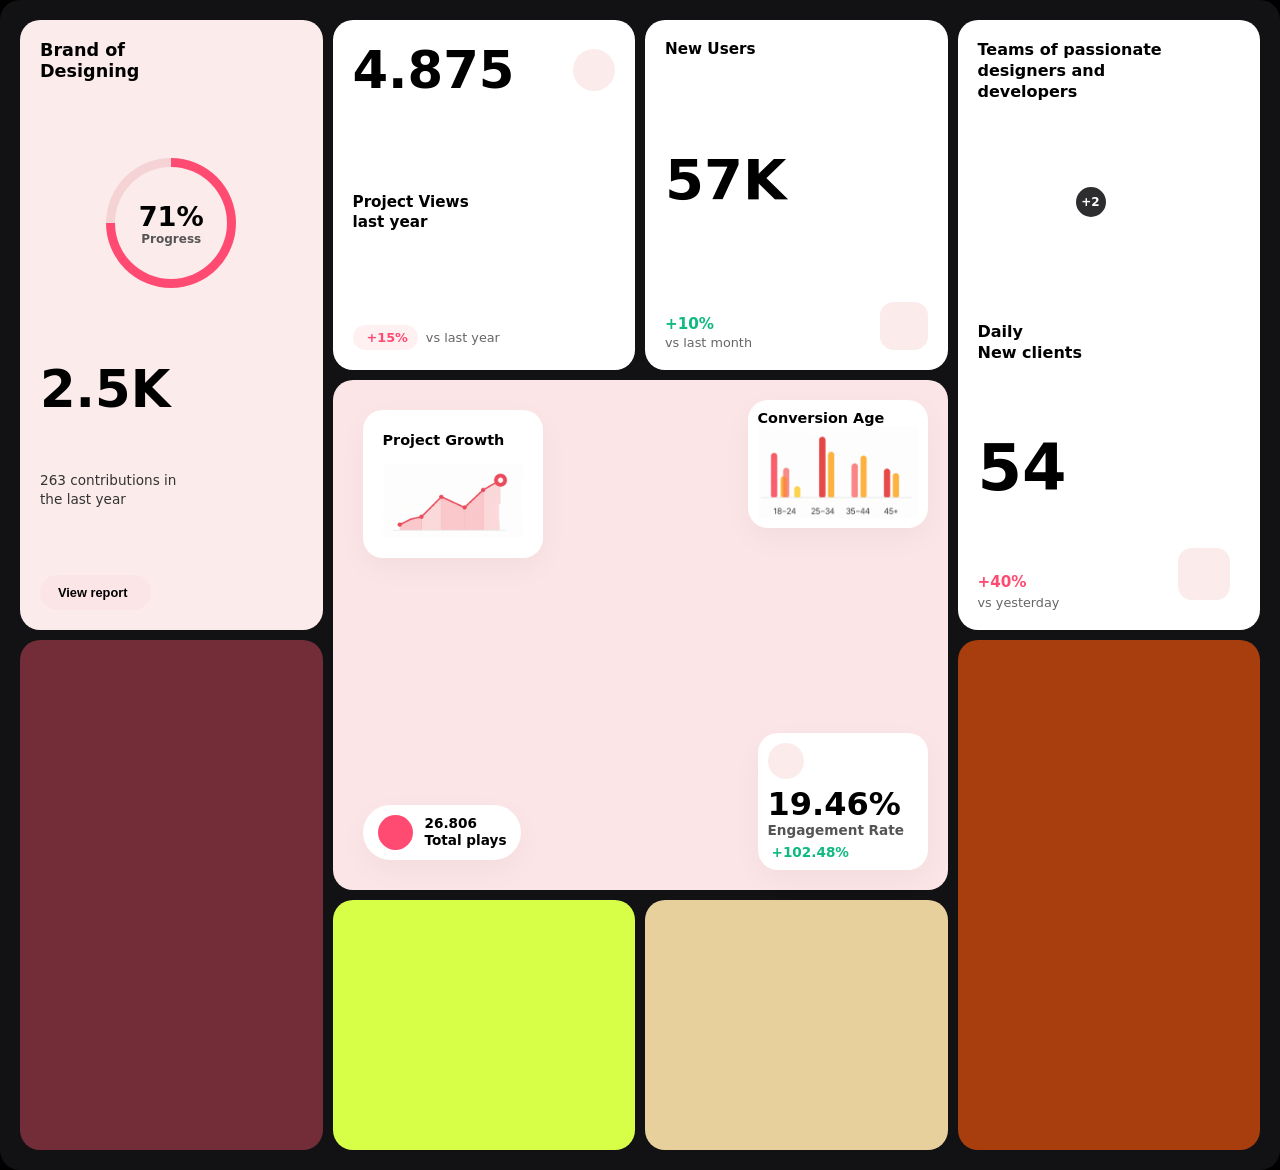
==== Assignment 4 Task 2/page2.html @ bc58b2ff "Assignment-4-Task-2-halfcompleted" ====
<!DOCTYPE html>
<html lang="en">
<head>
    <meta charset="UTF-8">
    <meta name="viewport" content="width=device-width, initial-scale=1.0">
    <title>Document</title>
    <link rel="stylesheet" href="style.css">
    <link
  href="https://cdn.jsdelivr.net/npm/remixicon@4.9.0/fonts/remixicon.css"
  rel="stylesheet"
/>
</head>
<body>
        <div id="grid" class="box">
            <div class="box" id="b1">
                <div class="top1">
                    <p>Brand of <br> Designing</p>
                    <i class="ri-more-fill"></i>
                </div>
                <div class="center1">
                    <div class="circle"><div class="color"></div><h3>71%</h3> <p>Progress</p> </div>
                </div>
                <h1>2.5K</h1>
                <p>263 contributions in <br> the last year</p>
                <button class="bottom1">View report <i class="ri-arrow-right-wide-fill"></i></button>
            </div>
            <div class="box" id="b2">
                <div class="top2">
                    <h1>4.875</h1>
                    <i class="ri-heart-3-fill"></i>
                </div>
                <div class="center2">
                    <p>Project Views <br> last year</p>
                </div>
                <div class="bottom2">
                    <div class="graph"><i class="ri-line-chart-line"></i> <p>+15%</p></div>
                    <p>vs last year</p>
                </div>
            </div>
            <div class="box" id="b3">
                <h5>New Users</h5>
                <h1>57K</h1>
                <div class="bottom3">
                    <div class="leftbottom3">
                        <h6>+10% <i class="ri-arrow-right-up-line"></i></h6>
                        <p>vs last month</p>
                    </div>
                    <div class="rightbottom3"><i class="ri-group-line"></i></div>
                </div>
            </div>
            <div class="box" id="b4">
                <h6>Teams of passionate <br> designers and <br> developers</h6>
                <div class="usersprofile4">
                    <div class="user"></div>
                    <div class="user"></div>
                    <div class="user"></div>
                    <div class="user"></div>
                    <div class="user"><p>+2</p></div>
                </div>
                <h5>Daily <br> New clients</h5>
                <h1>54</h1>
                <div class="bottom4">
                    <div class="leftbottom4">
                        <h6>+40% <i class="ri-arrow-right-up-line"></i></h6>
                        <p>vs yesterday</p></div>
                </div>
                <div class="rightbottom4"><i class="ri-user-add-line"></i></div>
            </div>
            <div class="box" id="b5">
                <img class="girlimage" src="./girlimage.png" alt="">
                <div class="leftb5">
                    <div class="lefttopb5">
                        <div class="growth"></div>
                        <i class="ri-more-2-line"></i>
                        <div class="leftopcenterb5">
                        <img src="./graphimage.png" alt="">
                    </div>
                    </div>
                    <div class="leftbottomb5">
                        <i class="ri-play-fill"></i>
                        <p>26.806 <br> Total plays</p>
                    </div>
                </div>
                <div class="rightb5">
                    <div class="righttopb5">
                        <div class="b5righttop1">
                            <p>Conversion Age</p>
                            <i class="ri-more-2-line"></i>
                        </div>
                        <div class="b5rightcenter">
                            <img src="./2ndgraphimage.png" alt="">
                        </div>
                    </div>
                        <div class="rightbottomb5">
                            <div class="rightbottomtopb5">
                                <i class="ri-heart-3-fill"></i>
                                <i class="ri-more-2-line"></i>
                            </div>
                            <h1>19.46%</h1>
                            <p>Engagement Rate</p>
                            <div class="rightbottombottomb5">
                                <i class="ri-arrow-right-up-line"></i> <p>+102.48%</p>
                            </div>
                        </div>
                </div>
            </div>
            <div class="box" id="b6">

            </div>
            <div class="box" id="b7"></div>
            <div class="box" id="b8"></div>
            <div class="box" id="b9"></div>
        </div>
</body>
</html>
---- Assignment 4 Task 2/style.css ----
*{
margin:0%;
padding:0%;
box-sizing: border-box;
}
html,body{
width: 100%;
height: 100%;
background-color: black;
}
main{
    width: 100%;
    height: 100%;
}
#grid{
    display: grid; 
    grid-template-columns: 1fr 1fr 1fr 1fr;
    grid-template-rows: 1.4fr 1fr 1fr 1fr;
    gap: 10px; 
    border-radius: 20px;
    min-height: 130vh; 
    background-color: #121214; 
    grid-template-areas: 
        "b1 b2 b3 b4"
        "b1 b5 b5 b4"
        "b6 b5 b5 b7"
        "b6 b8 b9 b7";
}
.box{
    border-radius: 20px;
    background-color: #fff;
    padding: 20px;
    font-family: system-ui, -apple-system, sans-serif;
    color: #000000;
}
#b1{
    grid-area: b1;
    background-color: #FCEBEB;
    display: flex;
    flex-direction: column;
    justify-content: space-between;
}
#b1 .top1 {
    display: flex;
    justify-content: space-between;
    align-items: flex-start;
}
#b1 .top1 p {
    font-size: 1.1rem;
    font-weight: 700;
    line-height: 1.2;
}
#b1 .top1 i {
    background: transparent;
    padding: 0;
    font-size: 1.4rem;
    color: #000;
}
#b1 .center1 {
    display: flex;
    justify-content: center;
    align-items: center;
    margin: 20px 0;
}
#b1 .circle {
    width: 130px;
    height: 130px;
    border-radius: 50%;
    background: conic-gradient(#FF4B72 0% 75%, #F5D3D5 75% 100%);
    display: flex;
    flex-direction: column;
    justify-content: center;
    align-items: center;
    position: relative;
}
#b1 .circle::after {
    content: '';
    position: absolute;
    width: 112px;
    height: 112px;
    background: #FCEBEB;
    border-radius: 50%;
}
#b1 .circle h3 {
    position: relative;
    z-index: 2;
    font-size: 1.7rem;
    font-weight: 800;
}
#b1 .circle p {
    position: relative;
    z-index: 2;
    font-size: 0.75rem;
    color: #555;
    font-weight: 600;
}
#b1 h1 {
    font-size: 3.2rem;
    font-weight: 800;
    line-height: 1;
}
#b1 > p {
    font-size: 0.85rem;
    font-weight: 500;
    color: #333;
    line-height: 1.4;
    margin-bottom: 10px;
}
#b1 .bottom1 {
    align-self: flex-start;
    padding: 10px 18px;
    border-radius: 20px;
    border: none;
    background-color: #FCE5E6;
    font-size: 0.8rem;
    font-weight: 600;
    display: flex;
    align-items: center;
    gap: 6px;
    cursor: pointer;
}
#b1 .bottom1 i {
    background: transparent;
    padding: 0;
    font-size: 0.8rem;
}
#b2{
    grid-area: b2;
    background-color: #FFFFFF;
    display: flex;
    flex-direction: column;
    justify-content: space-between;
}
#b2 .top2 {
    display: flex;
    justify-content: space-between;
    align-items: center;
}
#b2 .top2 h1 {
    font-size: 3.2rem;
    font-weight: 800;
}
#b2 .top2 i {
    background-color: #FCEBEB;
    color: #FF4B72;
    width: 42px;
    height: 42px;
    border-radius: 50%;
    display: flex;
    align-items: center;
    justify-content: center;
    font-size: 1.2rem;
    padding: 0;
}
#b2 .center2 p {
    font-size: 0.95rem;
    font-weight: 600;
    color: #000;
    line-height: 1.3;
}
#b2 .bottom2 {
    display: flex;
    align-items: center;
    gap: 8px;
}
#b2 .graph {
    background-color: #FFF0F2;
    color: #FF4B72;
    padding: 5px 10px;
    border-radius: 15px;
    display: flex;
    align-items: center;
    gap: 4px;
    font-weight: 700;
    font-size: 0.8rem;
}
#b2 .graph i {
    background: transparent;
    padding: 0;
    font-size: 0.9rem;
    color: inherit;
}
#b2 .bottom2 > p {
    font-size: 0.8rem;
    color: #666;
    font-weight: 500;
}
#b3{
    grid-area: b3;
    background-color: #FFFFFF;
    display: flex;
    flex-direction: column;
    justify-content: space-between;
}
#b3 h5 {
    font-size: 0.95rem;
    color: #000;
    font-weight: 600;
}
#b3 h1 {
    font-size: 3.5rem;
    font-weight: 800;
    line-height: 1;
}
#b3 .bottom3 {
    display: flex;
    justify-content: space-between;
    align-items: flex-end;
}
#b3 .leftbottom3 h6 {
    color: #10B981;
    font-size: 0.95rem;
    font-weight: 700;
    display: flex;
    align-items: center;
    gap: 2px;
}
#b3 .leftbottom3 h6 i {
    background: transparent;
    padding: 0;
    color: inherit;
    font-size: 0.95rem;
}
#b3 .leftbottom3 p {
    font-size: 0.8rem;
    color: #666;
    font-weight: 500;
    margin-top: 2px;
}
#b3 .rightbottom3 {
    background: #FCEBEB;
    width: 48px;
    height: 48px;
    border-radius: 14px;
    display: flex;
    align-items: center;
    justify-content: center;
}
#b3 .rightbottom3 i {
    background: transparent;
    padding: 0;
    font-size: 1.3rem;
    color: #000;
}
#b4{
    grid-area: b4;
    background-color: #FFFFFF;
    position: relative;
    display: flex;
    flex-direction: column;
    justify-content: space-between;
}
#b4 h6 {
    font-size: 1rem;
    font-weight: 700;
    color: #000;
    line-height: 1.3;
}
#b4 .usersprofile4 {
    display: flex;
    align-items: center;
    margin: 15px 0;
}
#b4 .user {
    width: 34px;
    height: 34px;
    border-radius: 50%;
    border: 2px solid #FFFFFF;
    margin-left: -10px;
    background-size: cover;
    background-position: center;
    display: flex;
    align-items: center;
    justify-content: center;
    overflow: hidden;
}
#b4 .user:first-child {
    margin-left: 0;
}
#b4 .user:nth-child(1) { background-image: url('https://images.unsplash.com/photo-1534528741775-53994a69daeb?w=80&fit=crop&auto=format'); }
#b4 .user:nth-child(2) { background-image: url('https://images.unsplash.com/photo-1507003211169-0a1dd7228f2d?w=80&fit=crop&auto=format'); }
#b4 .user:nth-child(3) { background-image: url('https://images.unsplash.com/photo-1494790108377-be9c29b29330?w=80&fit=crop&auto=format'); }
#b4 .user:nth-child(4) { background-image: url('https://images.unsplash.com/photo-1500648767791-00dcc994a43e?w=80&fit=crop&auto=format'); }
#b4 .user:nth-child(5) {
    background: #2D2D30;
}
#b4 .user:nth-child(5) p {
    color: #FFFFFF;
    font-size: 0.75rem;
    font-weight: 600;
}
#b4 h5 {
    font-size: 1rem;
    font-weight: 700;
    color: #000;
    line-height: 1.3;
    margin-top: 20px;
}
#b4 h1 {
    font-size: 4rem;
    font-weight: 800;
    line-height: 1;
    margin: 5px 0;
}
#b4 .leftbottom4 h6 {
    color: #FF4B72;
    font-size: 0.95rem;
    font-weight: 700;
    display: flex;
    align-items: center;
    gap: 2px;
}
#b4 .leftbottom4 h6 i {
    background: transparent;
    padding: 0;
    color: inherit;
    font-size: 0.95rem;
}
#b4 .leftbottom4 p {
    font-size: 0.8rem;
    color: #666;
    font-weight: 500;
    margin-top: 2px;
}
#b4 .rightbottom4 {
    position: absolute;
    bottom: 30px;
    right: 30px;
    background: #FCEBEB;
    width: 52px;
    height: 52px;
    border-radius: 14px;
    display: flex;
    align-items: center;
    justify-content: center;
}
#b4 .rightbottom4 i {
    background: transparent;
    padding: 0;
    font-size: 1.3rem;
    color: #000;
}
#b5{
    grid-area: b5;
    background-color: #FCE5E6;
    position: relative;
    padding: 0;
    display: flex;
    align-items: center;
    justify-content: center;
}
#b5 .girlimage {
    height: 125%;
    width: auto;
    object-fit: cover;
    position: absolute;
    bottom: 0;
    z-index: 2;
}
#b5 .leftb5, #b5 .rightb5 {
    position: absolute;
    top: 0;
    left: 0;
    width: 100%;
    height: 100%;
    z-index: 2;
    pointer-events: none;
}
#b5 .leftb5 *, #b5 .rightb5 * {
    pointer-events: auto;
}
#b5 .lefttopb5 {
    position: absolute;
    top: 30px;
    left: 30px;
    background: #FFFFFF;
    border-radius: 20px;
    padding: 20px;
    width: 180px;
    box-shadow: 0 10px 30px rgba(0,0,0,0.04);
}
#b5 .lefttopb5 .growth::before {
    content: "Project Growth";
    font-weight: 700;
    font-size: 0.9rem;
    color: #000000;
}
#b5 .lefttopb5 i.ri-more-2-line {
    position: absolute;
    top: 18px;
    right: 20px;
    background: transparent;
    color: #333;
    padding: 0;
    font-size: 1.2rem;
}
#b5 .leftopcenterb5 img {
    width: 100%;
    height: auto;
    margin-top: 15px;
    display: block;
}
#b5 .leftbottomb5 {
    position: absolute;
    bottom: 30px;
    left: 30px;
    background: #FFFFFF;
    border-radius: 50px;
    padding: 10px 15px;
    display: flex;
    align-items: center;
    gap: 12px;
    box-shadow: 0 10px 30px rgba(0,0,0,0.04);
}
#b5 .leftbottomb5 i {
    background-color: #FF4B72;
    color: #FFFFFF;
    width: 35px;
    height: 35px;
    display: flex;
    align-items: center;
    justify-content: center;
    border-radius: 50%;
    font-size: 1.1rem;
    padding: 0;
}
#b5 .leftbottomb5 p {
    font-size: 0.85rem;
    font-weight: 700;
    color: #000000;
    line-height: 1.3;
}
#b5 .righttopb5 {
    position: absolute;
    top: 20px;
    right: 20px;
    background: #FFFFFF;
    border-radius: 20px;
    padding: 10px;
    width: 180px;
    box-shadow: 0 10px 30px rgba(0,0,0,0.04);
}
#b5 .b5righttop1 {
    display: flex;
    justify-content: space-between;
    align-items: center;
}
#b5 .b5righttop1 p {
    font-weight: 700;
    font-size: 0.9rem;
    color: #000000;
}
#b5 .b5righttop1 i {
    background: transparent;
    color: #333;
    padding: 0;
    font-size: 1.2rem;
}
#b5 .b5rightcenter img {
    width: 100%;
    height: auto;
    display: block;
}
#b5 .rightbottomb5 {
    position: absolute;
    bottom: 20px;
    right: 20px;
    background: #FFFFFF;
    border-radius: 20px;
    padding: 10px;
    width: 170px;
    box-shadow: 0 10px 30px rgba(0,0,0,0.04);
}
#b5 .rightbottomtopb5 {
    display: flex;
    justify-content: space-between;
    align-items: center;
    margin-bottom: 8px;
}
#b5 .rightbottomtopb5 i.ri-heart-3-fill {
    background: #FCEBEB;
    color: #FF4B72;
    width: 36px;
    height: 36px;
    border-radius: 50%;
    display: flex;
    align-items: center;
    justify-content: center;
    font-size: 1.1rem;
    padding: 0;
}
#b5 .rightbottomtopb5 i.ri-more-2-line {
    background: transparent;
    color: #333;
    padding: 0;
    font-size: 1.2rem;
}
#b5 .rightbottomb5 h1 {
    font-size: 2rem;
    font-weight: 700;
    color: #000000;
    line-height: 1.1;
}
#b5 .rightbottomb5 > p {
    font-size: 0.85rem;
    color: #555;
    font-weight: 600;
    margin-bottom: 6px;
}
#b5 .rightbottombottomb5 {
    display: flex;
    align-items: center;
    gap: 4px;
    color: #10B981;
}
#b5 .rightbottombottomb5 i {
    background: transparent;
    color: inherit;
    padding: 0;
    font-size: 1rem;
}
#b5 .rightbottombottomb5 p {
    font-size: 0.85rem;
    font-weight: 700;
    color: inherit;
}
#b6{
    grid-area: b6;
    background-color: rgb(114, 45, 56);
}
#b7{
    grid-area: b7;
    background-color: rgb(168, 62, 13);
}
#b8{
    grid-area: b8;
    background-color: rgb(215, 255, 72);
}
#b9{
    grid-area: b9;
    background-color: rgb(231, 208, 156);
}

i{
    font-size: 1rem;
    padding: 6px;
    border-radius: 50%;
    background-color: rgb(250, 234, 12);
    color: #000;
}
p{
    font-size: 0.8rem;
    
}
.logo{
    position: absolute;
    top: 20px;
    left: 20px;
}
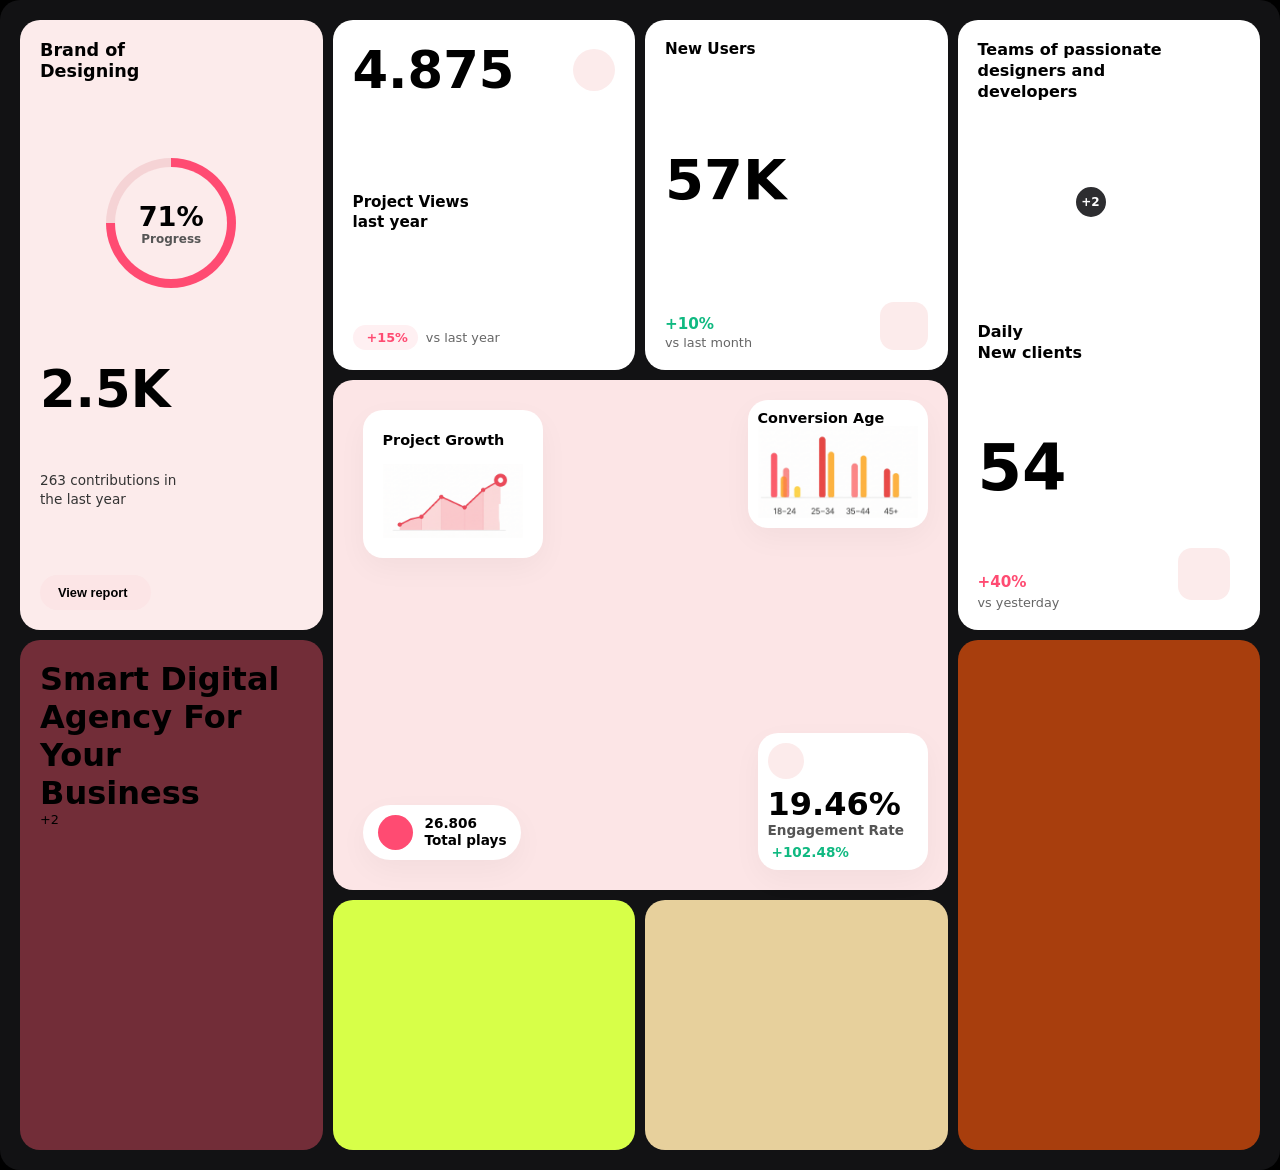
==== commit 158bc696: "assignment 4 task 2 box6" ====
--- a/Assignment 4 Task 2/page2.html
+++ b/Assignment 4 Task 2/page2.html
@@ -105,7 +105,19 @@
                 </div>
             </div>
             <div class="box" id="b6">
-
+                <h1>
+                    Smart Digital <br> Agency For Your
+                </h1>
+                <h1 class="heighlight">Business</h1>
+                <div class="leftimage"></div>
+                <div class="rightimage"></div>
+                <div class="usersprofile4">
+                    <div class="user"></div>
+                    <div class="user"></div>
+                    <div class="user"></div>
+                    <div class="user"></div>
+                    <div class="user"><p>+2</p></div>
+                </div>
             </div>
             <div class="box" id="b7"></div>
             <div class="box" id="b8"></div>
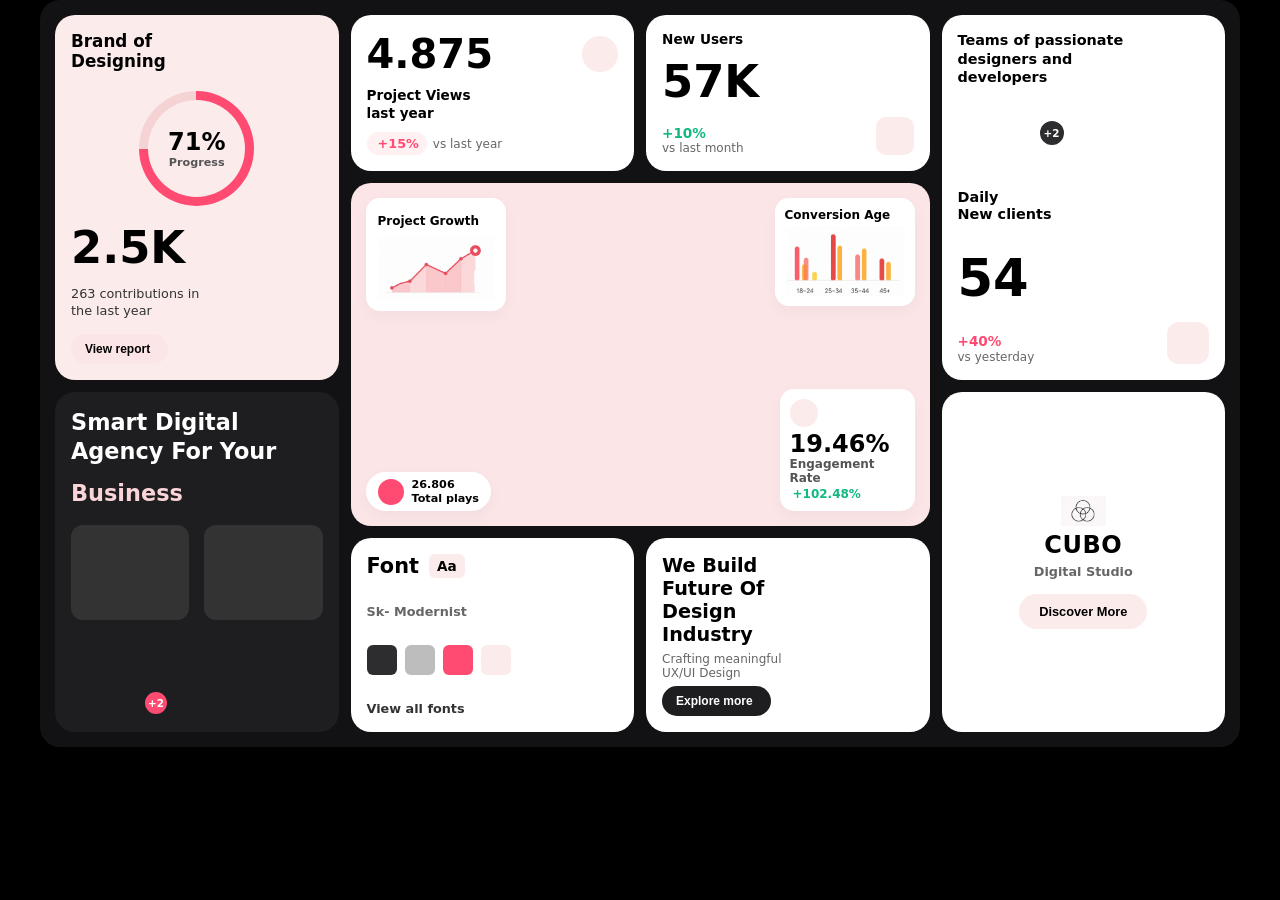
==== commit 25151108: "assignment 4 task 2 completed" ====
--- a/Assignment 4 Task 2/page2.html
+++ b/Assignment 4 Task 2/page2.html
@@ -109,8 +109,10 @@
                     Smart Digital <br> Agency For Your
                 </h1>
                 <h1 class="heighlight">Business</h1>
-                <div class="leftimage"></div>
+                <div class="middleimagebox">
+                    <div class="leftimage"></div>
                 <div class="rightimage"></div>
+                </div>
                 <div class="usersprofile4">
                     <div class="user"></div>
                     <div class="user"></div>
@@ -119,9 +121,39 @@
                     <div class="user"><p>+2</p></div>
                 </div>
             </div>
-            <div class="box" id="b7"></div>
-            <div class="box" id="b8"></div>
-            <div class="box" id="b9"></div>
+            <div class="box" id="b8">
+                <div class="topb8">
+                    <h1>Font</h1>
+                    <h2>Aa</h2>
+                </div>
+                <p>Sk- Modernist</p>
+                <div class="colors">
+                    <div class="color1"></div>
+                <div class="color2"></div>
+                <div class="color3"></div>
+                <div class="color4"></div>
+                </div>
+                <div class="bottomb8">
+                    <h5>View all fonts</h5>
+                    <i class="ri-arrow-drop-right-line"></i>
+                </div>
+            </div>
+            <div class="box" id="b9">
+                <div class="leftb9">
+                    <h1>We Build Future Of <br> Design Industry</h1>
+                    <p>Crafting meaningful UX/UI Design</p>
+                    <button>Explore more <i class="ri-arrow-drop-right-line"></i></button>
+                </div>
+                <div class="rightb9">
+                    <img src="./box9image.png" alt="">
+                </div>
+            </div>
+            <div class="box" id="b7">
+                <img src="./lastboximage.png" alt="">
+                <h1>CUBO</h1>
+                <h4>Digital Studio</h4>
+                <button>Discover More</button>
+            </div>
         </div>
 </body>
 </html>
--- a/Assignment 4 Task 2/style.css
+++ b/Assignment 4 Task 2/style.css
@@ -1,12 +1,12 @@
 *{
-margin:0%;
-padding:0%;
-box-sizing: border-box;
+    margin:0%;
+    padding:0%;
+    box-sizing: border-box;
 }
 html,body{
-width: 100%;
-height: 100%;
-background-color: black;
+    width: 100%;
+    height: 100%;
+    background-color: black;
 }
 main{
     width: 100%;
@@ -15,10 +15,12 @@
 #grid{
     display: grid; 
     grid-template-columns: 1fr 1fr 1fr 1fr;
-    grid-template-rows: 1.4fr 1fr 1fr 1fr;
-    gap: 10px; 
+    grid-template-rows: auto auto auto auto;
+    gap: 12px; 
     border-radius: 20px;
-    min-height: 130vh; 
+    max-width: 1200px;
+    margin: 0 auto;
+    padding: 15px;
     background-color: #121214; 
     grid-template-areas: 
         "b1 b2 b3 b4"
@@ -28,8 +30,7 @@
 }
 .box{
     border-radius: 20px;
-    background-color: #fff;
-    padding: 20px;
+    padding: 16px;
     font-family: system-ui, -apple-system, sans-serif;
     color: #000000;
 }
@@ -39,6 +40,7 @@
     display: flex;
     flex-direction: column;
     justify-content: space-between;
+    gap: 15px;
 }
 #b1 .top1 {
     display: flex;
@@ -46,25 +48,25 @@
     align-items: flex-start;
 }
 #b1 .top1 p {
-    font-size: 1.1rem;
+    font-size: 1.05rem;
     font-weight: 700;
     line-height: 1.2;
 }
 #b1 .top1 i {
     background: transparent;
     padding: 0;
-    font-size: 1.4rem;
+    font-size: 1.3rem;
     color: #000;
 }
 #b1 .center1 {
     display: flex;
     justify-content: center;
     align-items: center;
-    margin: 20px 0;
+    margin: 5px 0;
 }
 #b1 .circle {
-    width: 130px;
-    height: 130px;
+    width: 115px;
+    height: 115px;
     border-radius: 50%;
     background: conic-gradient(#FF4B72 0% 75%, #F5D3D5 75% 100%);
     display: flex;
@@ -76,53 +78,52 @@
 #b1 .circle::after {
     content: '';
     position: absolute;
-    width: 112px;
-    height: 112px;
+    width: 97px;
+    height: 97px;
     background: #FCEBEB;
     border-radius: 50%;
 }
 #b1 .circle h3 {
     position: relative;
     z-index: 2;
-    font-size: 1.7rem;
+    font-size: 1.5rem;
     font-weight: 800;
 }
 #b1 .circle p {
     position: relative;
     z-index: 2;
-    font-size: 0.75rem;
+    font-size: 0.7rem;
     color: #555;
     font-weight: 600;
 }
 #b1 h1 {
-    font-size: 3.2rem;
+    font-size: 2.8rem;
     font-weight: 800;
     line-height: 1;
 }
 #b1 > p {
-    font-size: 0.85rem;
+    font-size: 0.8rem;
     font-weight: 500;
     color: #333;
-    line-height: 1.4;
-    margin-bottom: 10px;
+    line-height: 1.3;
 }
 #b1 .bottom1 {
     align-self: flex-start;
-    padding: 10px 18px;
+    padding: 8px 14px;
     border-radius: 20px;
     border: none;
     background-color: #FCE5E6;
-    font-size: 0.8rem;
-    font-weight: 600;
-    display: flex;
-    align-items: center;
-    gap: 6px;
+    font-size: 0.75rem;
+    font-weight: 600;
+    display: flex;
+    align-items: center;
+    gap: 4px;
     cursor: pointer;
 }
 #b1 .bottom1 i {
     background: transparent;
     padding: 0;
-    font-size: 0.8rem;
+    font-size: 0.75rem;
 }
 #b2{
     grid-area: b2;
@@ -130,6 +131,7 @@
     display: flex;
     flex-direction: column;
     justify-content: space-between;
+    gap: 10px;
 }
 #b2 .top2 {
     display: flex;
@@ -137,23 +139,23 @@
     align-items: center;
 }
 #b2 .top2 h1 {
-    font-size: 3.2rem;
+    font-size: 2.5rem;
     font-weight: 800;
 }
 #b2 .top2 i {
     background-color: #FCEBEB;
     color: #FF4B72;
-    width: 42px;
-    height: 42px;
+    width: 36px;
+    height: 36px;
     border-radius: 50%;
     display: flex;
     align-items: center;
     justify-content: center;
-    font-size: 1.2rem;
+    font-size: 1.1rem;
     padding: 0;
 }
 #b2 .center2 p {
-    font-size: 0.95rem;
+    font-size: 0.85rem;
     font-weight: 600;
     color: #000;
     line-height: 1.3;
@@ -161,27 +163,27 @@
 #b2 .bottom2 {
     display: flex;
     align-items: center;
-    gap: 8px;
+    gap: 6px;
 }
 #b2 .graph {
     background-color: #FFF0F2;
     color: #FF4B72;
-    padding: 5px 10px;
-    border-radius: 15px;
-    display: flex;
-    align-items: center;
-    gap: 4px;
-    font-weight: 700;
+    padding: 4px 8px;
+    border-radius: 12px;
+    display: flex;
+    align-items: center;
+    gap: 3px;
+    font-weight: 700;
+    font-size: 0.75rem;
+}
+#b2 .graph i {
+    background: transparent;
+    padding: 0;
     font-size: 0.8rem;
-}
-#b2 .graph i {
-    background: transparent;
-    padding: 0;
-    font-size: 0.9rem;
     color: inherit;
 }
 #b2 .bottom2 > p {
-    font-size: 0.8rem;
+    font-size: 0.75rem;
     color: #666;
     font-weight: 500;
 }
@@ -191,14 +193,15 @@
     display: flex;
     flex-direction: column;
     justify-content: space-between;
+    gap: 10px;
 }
 #b3 h5 {
-    font-size: 0.95rem;
+    font-size: 0.85rem;
     color: #000;
     font-weight: 600;
 }
 #b3 h1 {
-    font-size: 3.5rem;
+    font-size: 2.8rem;
     font-weight: 800;
     line-height: 1;
 }
@@ -209,7 +212,7 @@
 }
 #b3 .leftbottom3 h6 {
     color: #10B981;
-    font-size: 0.95rem;
+    font-size: 0.85rem;
     font-weight: 700;
     display: flex;
     align-items: center;
@@ -219,19 +222,18 @@
     background: transparent;
     padding: 0;
     color: inherit;
-    font-size: 0.95rem;
+    font-size: 0.85rem;
 }
 #b3 .leftbottom3 p {
-    font-size: 0.8rem;
+    font-size: 0.75rem;
     color: #666;
     font-weight: 500;
-    margin-top: 2px;
 }
 #b3 .rightbottom3 {
     background: #FCEBEB;
-    width: 48px;
-    height: 48px;
-    border-radius: 14px;
+    width: 38px;
+    height: 38px;
+    border-radius: 10px;
     display: flex;
     align-items: center;
     justify-content: center;
@@ -239,7 +241,7 @@
 #b3 .rightbottom3 i {
     background: transparent;
     padding: 0;
-    font-size: 1.3rem;
+    font-size: 1.1rem;
     color: #000;
 }
 #b4{
@@ -249,9 +251,10 @@
     display: flex;
     flex-direction: column;
     justify-content: space-between;
+    gap: 12px;
 }
 #b4 h6 {
-    font-size: 1rem;
+    font-size: 0.9rem;
     font-weight: 700;
     color: #000;
     line-height: 1.3;
@@ -259,14 +262,14 @@
 #b4 .usersprofile4 {
     display: flex;
     align-items: center;
-    margin: 15px 0;
+    margin: 5px 0;
 }
 #b4 .user {
-    width: 34px;
-    height: 34px;
+    width: 28px;
+    height: 28px;
     border-radius: 50%;
     border: 2px solid #FFFFFF;
-    margin-left: -10px;
+    margin-left: -8px;
     background-size: cover;
     background-position: center;
     display: flex;
@@ -286,25 +289,25 @@
 }
 #b4 .user:nth-child(5) p {
     color: #FFFFFF;
-    font-size: 0.75rem;
+    font-size: 0.65rem;
     font-weight: 600;
 }
 #b4 h5 {
-    font-size: 1rem;
-    font-weight: 700;
-    color: #000;
-    line-height: 1.3;
-    margin-top: 20px;
+    font-size: 0.9rem;
+    font-weight: 700;
+    color: #000;
+    line-height: 1.2;
+    margin-top: 10px;
 }
 #b4 h1 {
-    font-size: 4rem;
+    font-size: 3.2rem;
     font-weight: 800;
     line-height: 1;
-    margin: 5px 0;
+    margin: 2px 0;
 }
 #b4 .leftbottom4 h6 {
     color: #FF4B72;
-    font-size: 0.95rem;
+    font-size: 0.85rem;
     font-weight: 700;
     display: flex;
     align-items: center;
@@ -314,22 +317,21 @@
     background: transparent;
     padding: 0;
     color: inherit;
-    font-size: 0.95rem;
+    font-size: 0.85rem;
 }
 #b4 .leftbottom4 p {
-    font-size: 0.8rem;
+    font-size: 0.75rem;
     color: #666;
     font-weight: 500;
-    margin-top: 2px;
 }
 #b4 .rightbottom4 {
     position: absolute;
-    bottom: 30px;
-    right: 30px;
+    bottom: 16px;
+    right: 16px;
     background: #FCEBEB;
-    width: 52px;
-    height: 52px;
-    border-radius: 14px;
+    width: 42px;
+    height: 42px;
+    border-radius: 12px;
     display: flex;
     align-items: center;
     justify-content: center;
@@ -337,7 +339,7 @@
 #b4 .rightbottom4 i {
     background: transparent;
     padding: 0;
-    font-size: 1.3rem;
+    font-size: 1.1rem;
     color: #000;
 }
 #b5{
@@ -348,14 +350,16 @@
     display: flex;
     align-items: center;
     justify-content: center;
+    min-height: 280px;
+    overflow: hidden;
 }
 #b5 .girlimage {
-    height: 125%;
+    height: 105%;
     width: auto;
     object-fit: cover;
     position: absolute;
     bottom: 0;
-    z-index: 2;
+    z-index: 1;
 }
 #b5 .leftb5, #b5 .rightb5 {
     position: absolute;
@@ -371,74 +375,74 @@
 }
 #b5 .lefttopb5 {
     position: absolute;
-    top: 30px;
-    left: 30px;
+    top: 15px;
+    left: 15px;
     background: #FFFFFF;
-    border-radius: 20px;
-    padding: 20px;
-    width: 180px;
-    box-shadow: 0 10px 30px rgba(0,0,0,0.04);
+    border-radius: 14px;
+    padding: 12px;
+    width: 140px;
+    box-shadow: 0 5px 15px rgba(0,0,0,0.04);
 }
 #b5 .lefttopb5 .growth::before {
     content: "Project Growth";
     font-weight: 700;
-    font-size: 0.9rem;
+    font-size: 0.75rem;
     color: #000000;
 }
 #b5 .lefttopb5 i.ri-more-2-line {
     position: absolute;
-    top: 18px;
-    right: 20px;
+    top: 10px;
+    right: 12px;
     background: transparent;
     color: #333;
     padding: 0;
-    font-size: 1.2rem;
+    font-size: 1rem;
 }
 #b5 .leftopcenterb5 img {
     width: 100%;
     height: auto;
-    margin-top: 15px;
+    margin-top: 8px;
     display: block;
 }
 #b5 .leftbottomb5 {
     position: absolute;
-    bottom: 30px;
-    left: 30px;
+    bottom: 15px;
+    left: 15px;
     background: #FFFFFF;
     border-radius: 50px;
-    padding: 10px 15px;
-    display: flex;
-    align-items: center;
-    gap: 12px;
-    box-shadow: 0 10px 30px rgba(0,0,0,0.04);
+    padding: 6px 12px;
+    display: flex;
+    align-items: center;
+    gap: 8px;
+    box-shadow: 0 5px 15px rgba(0,0,0,0.04);
 }
 #b5 .leftbottomb5 i {
     background-color: #FF4B72;
     color: #FFFFFF;
-    width: 35px;
-    height: 35px;
+    width: 26px;
+    height: 26px;
     display: flex;
     align-items: center;
     justify-content: center;
     border-radius: 50%;
-    font-size: 1.1rem;
+    font-size: 0.85rem;
     padding: 0;
 }
 #b5 .leftbottomb5 p {
-    font-size: 0.85rem;
+    font-size: 0.7rem;
     font-weight: 700;
     color: #000000;
-    line-height: 1.3;
+    line-height: 1.2;
 }
 #b5 .righttopb5 {
     position: absolute;
-    top: 20px;
-    right: 20px;
+    top: 15px;
+    right: 15px;
     background: #FFFFFF;
-    border-radius: 20px;
+    border-radius: 14px;
     padding: 10px;
-    width: 180px;
-    box-shadow: 0 10px 30px rgba(0,0,0,0.04);
+    width: 140px;
+    box-shadow: 0 5px 15px rgba(0,0,0,0.04);
 }
 #b5 .b5righttop1 {
     display: flex;
@@ -447,98 +451,296 @@
 }
 #b5 .b5righttop1 p {
     font-weight: 700;
-    font-size: 0.9rem;
+    font-size: 0.75rem;
     color: #000000;
 }
 #b5 .b5righttop1 i {
     background: transparent;
     color: #333;
     padding: 0;
-    font-size: 1.2rem;
+    font-size: 1rem;
 }
 #b5 .b5rightcenter img {
     width: 100%;
     height: auto;
     display: block;
+    margin-top: 4px;
 }
 #b5 .rightbottomb5 {
     position: absolute;
-    bottom: 20px;
-    right: 20px;
+    bottom: 15px;
+    right: 15px;
     background: #FFFFFF;
-    border-radius: 20px;
+    border-radius: 14px;
     padding: 10px;
-    width: 170px;
-    box-shadow: 0 10px 30px rgba(0,0,0,0.04);
+    width: 135px;
+    box-shadow: 0 5px 15px rgba(0,0,0,0.04);
 }
 #b5 .rightbottomtopb5 {
     display: flex;
     justify-content: space-between;
     align-items: center;
-    margin-bottom: 8px;
+    margin-bottom: 4px;
 }
 #b5 .rightbottomtopb5 i.ri-heart-3-fill {
     background: #FCEBEB;
     color: #FF4B72;
-    width: 36px;
-    height: 36px;
+    width: 28px;
+    height: 28px;
     border-radius: 50%;
     display: flex;
     align-items: center;
     justify-content: center;
-    font-size: 1.1rem;
+    font-size: 0.9rem;
     padding: 0;
 }
 #b5 .rightbottomtopb5 i.ri-more-2-line {
     background: transparent;
     color: #333;
     padding: 0;
-    font-size: 1.2rem;
+    font-size: 1rem;
 }
 #b5 .rightbottomb5 h1 {
-    font-size: 2rem;
+    font-size: 1.5rem;
     font-weight: 700;
     color: #000000;
     line-height: 1.1;
 }
 #b5 .rightbottomb5 > p {
-    font-size: 0.85rem;
+    font-size: 0.75rem;
     color: #555;
     font-weight: 600;
-    margin-bottom: 6px;
+    margin-bottom: 2px;
 }
 #b5 .rightbottombottomb5 {
     display: flex;
     align-items: center;
-    gap: 4px;
+    gap: 3px;
     color: #10B981;
 }
 #b5 .rightbottombottomb5 i {
     background: transparent;
     color: inherit;
     padding: 0;
-    font-size: 1rem;
+    font-size: 0.85rem;
 }
 #b5 .rightbottombottomb5 p {
-    font-size: 0.85rem;
+    font-size: 0.75rem;
     font-weight: 700;
     color: inherit;
 }
 #b6{
     grid-area: b6;
-    background-color: rgb(114, 45, 56);
-}
-#b7{
+    background-color: #1E1E21;
+    color: #FFFFFF;
+    display: flex;
+    flex-direction: column;
+    justify-content: space-between;
+    gap: 12px;
+}
+#b6 h1 {
+    font-size: 1.4rem;
+    font-weight: 700;
+    line-height: 1.3;
+}
+#b6 .heighlight {
+    color: #FAD4D8;
+}
+#b6 .middleimagebox {
+    display: flex;
+    justify-content: space-between;
+    margin-top: 5px;
+}
+#b6 .leftimage, #b6 .rightimage {
+    width: 47%;
+    height: 95px;
+    border-radius: 12px;
+    background-size: cover;
+    background-position: center;
+    background-color: #333;
+}
+#b6 .leftimage {
+    background-image: url('https://images.unsplash.com/photo-1573496359142-b8d87734a5a2?w=200&fit=crop');
+}
+#b6 .rightimage {
+    background-image: url('https://images.unsplash.com/photo-1516321318423-f06f85e504b3?w=200&fit=crop');
+}
+#b6 .usersprofile4 {
+    display: flex;
+    align-items: center;
+    margin-top: auto;
+}
+#b6 .user {
+    width: 26px;
+    height: 26px;
+    border-radius: 50%;
+    border: 2px solid #1E1E21;
+    margin-left: -8px;
+    background-size: cover;
+    background-position: center;
+    display: flex;
+    align-items: center;
+    justify-content: center;
+}
+#b6 .user:first-child { margin-left: 0; }
+#b6 .user:nth-child(1) { background-image: url('https://images.unsplash.com/photo-1534528741775-53994a69daeb?w=80&fit=crop&auto=format'); }
+#b6 .user:nth-child(2) { background-image: url('https://images.unsplash.com/photo-1507003211169-0a1dd7228f2d?w=80&fit=crop&auto=format'); }
+#b6 .user:nth-child(3) { background-image: url('https://images.unsplash.com/photo-1494790108377-be9c29b29330?w=80&fit=crop&auto=format'); }
+#b6 .user:nth-child(4) { background-image: url('https://images.unsplash.com/photo-1500648767791-00dcc994a43e?w=80&fit=crop&auto=format'); }
+#b6 .user:nth-child(5) { background: #FF4B72; }
+#b6 .user:nth-child(5) p { color: #FFFFFF; font-size: 0.65rem; font-weight: 600; }
+
+#b8 {
+    grid-area: b8;
+    background-color: #FFFFFF;
+    display: flex;
+    flex-direction: column;
+    justify-content: space-between;
+    gap: 10px;
+}
+#b8 .topb8 {
+    display: flex;
+    align-items: center;
+    gap: 10px;
+}
+#b8 .topb8 h1 {
+    font-size: 1.3rem;
+    font-weight: 700;
+}
+#b8 .topb8 h2 {
+    font-size: 0.85rem;
+    color: #000;
+    background-color: #FCEBEB;
+    padding: 4px 8px;
+    border-radius: 6px;
+    font-weight: 600;
+}
+#b8 > p {
+    font-size: 0.8rem;
+    color: #666;
+    font-weight: 600;
+}
+#b8 .colors {
+    display: flex;
+    gap: 8px;
+}
+#b8 .colors div {
+    width: 30px;
+    height: 30px;
+    border-radius: 6px;
+}
+#b8 .color1 { background-color: #2D2D30; }
+#b8 .color2 { background-color: #BDBDBD; }
+#b8 .color3 { background-color: #FF4B72; }
+#b8 .color4 { background-color: #FCEBEB; }
+#b8 .bottomb8 {
+    display: flex;
+    justify-content: space-between;
+    align-items: center;
+}
+#b8 .bottomb8 h5 {
+    font-size: 0.8rem;
+    font-weight: 600;
+    color: #333;
+}
+#b8 .bottomb8 i {
+    background: transparent;
+    padding: 0;
+    font-size: 1.3rem;
+    color: #000;
+}
+
+#b9 {
+    grid-area: b9;
+    background-color: #FFFFFF;
+    display: flex;
+    align-items: center;
+    justify-content: space-between;
+    gap: 15px;
+}
+#b9 .leftb9 {
+    display: flex;
+    flex-direction: column;
+    justify-content: center;
+    gap: 6px;
+    flex: 1.2;
+}
+#b9 .leftb9 h1 {
+    font-size: 1.2rem;
+    font-weight: 800;
+    line-height: 1.2;
+}
+#b9 .leftb9 p {
+    font-size: 0.75rem;
+    color: #666;
+    font-weight: 500;
+}
+#b9 .leftb9 button {
+    background-color: #1E1E21;
+    color: #FFFFFF;
+    border: none;
+    border-radius: 20px;
+    padding: 8px 14px;
+    font-size: 0.75rem;
+    font-weight: 600;
+    display: inline-flex;
+    align-items: center;
+    gap: 4px;
+    width: max-content;
+    cursor: pointer;
+}
+#b9 .leftb9 button i {
+    background: transparent;
+    color: #FFFFFF;
+    padding: 0;
+    font-size: 1rem;
+}
+#b9 .rightb9 {
+    flex: 0.8;
+    display: flex;
+    justify-content: flex-end;
+}
+#b9 .rightb9 img {
+    max-width: 100%;
+    height: auto;
+    max-height: 95px;
+    object-fit: contain;
+}
+
+#b7 {
     grid-area: b7;
-    background-color: rgb(168, 62, 13);
-}
-#b8{
-    grid-area: b8;
-    background-color: rgb(215, 255, 72);
-}
-#b9{
-    grid-area: b9;
-    background-color: rgb(231, 208, 156);
+    background-color: #FFFFFF;
+    display: flex;
+    flex-direction: column;
+    align-items: center;
+    justify-content: center;
+    text-align: center;
+    gap: 5px;
+}
+#b7 img {
+    width: 45px;
+    height: auto;
+}
+#b7 h1 {
+    font-size: 1.5rem;
+    font-weight: 800;
+    letter-spacing: 0.5px;
+}
+#b7 h4 {
+    font-size: 0.8rem;
+    font-weight: 600;
+    color: #666;
+    margin-bottom: 10px;
+}
+#b7 button {
+    background-color: #FCEBEB;
+    color: #000;
+    border: none;
+    border-radius: 20px;
+    padding: 10px 20px;
+    font-size: 0.8rem;
+    font-weight: 700;
+    cursor: pointer;
 }
 
 i{
@@ -550,7 +752,6 @@
 }
 p{
     font-size: 0.8rem;
-    
 }
 .logo{
     position: absolute;
